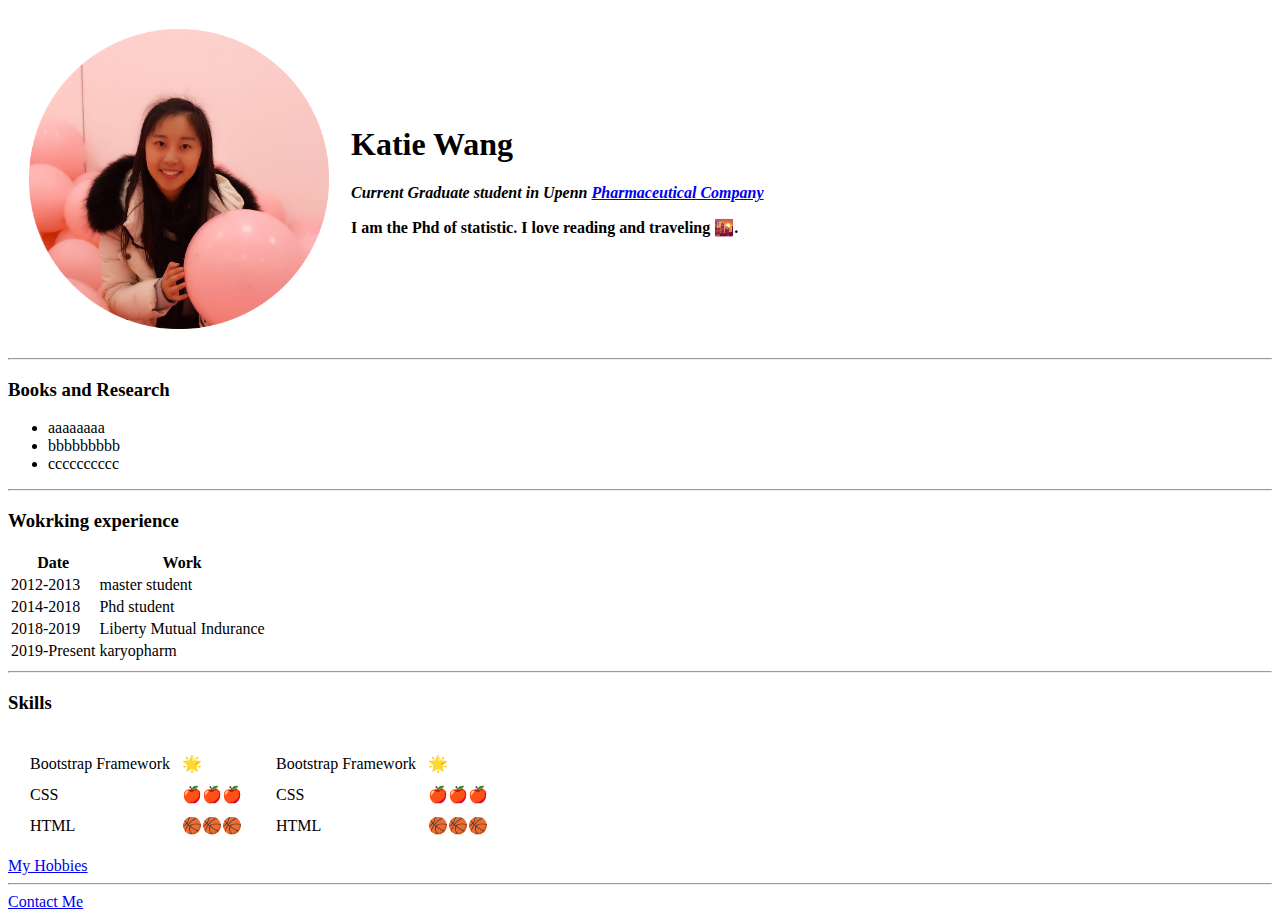
==== index.html @ e38db2fe "upload initial website" ====
<!DOCTYPE html>
<html lang="en" dir="ltr">

<head>
  <meta charset="utf-8">
  <title>Katie's Personal Website</title>
</head>

<body>
  <table cellspacing='20'>
    <tr>
      <td> <img align="top" src="images/Katie.png " alt="Katie profile picture" width = "300", height = "300"></td>
      <td>
        <h1>Katie Wang</h1>
        <p>
          <em><strong>Current Graduate student in Upenn <a href="https://www.karyopharm.com/">Pharmaceutical Company</a><strong></em>
        </p>
        <p>
          I am the Phd of statistic. I love reading and traveling &#127751.
        </p>
      </td>
    </tr>
  </table>


  <hr>
  <h3>Books and Research</h3>
  <ul>
    <li>aaaaaaaa</li>
    <li>bbbbbbbbb</li>
    <li>cccccccccc</li>
  </ul>
  <hr>
  <h3>Wokrking experience</h3>
  <table>
    <thead>
      <tr>
        <th>Date</th>
        <th>Work</th>
      </tr>
    </thead>
    <tbody>
      <tr>
        <td>2012-2013</td>
        <td>master student</td>
      </tr>
      <tr>
        <td>2014-2018</td>
        <td>Phd student</td>
      </tr>
      <tr>
        <td>2018-2019</td>
        <td>Liberty Mutual Indurance</td>
      </tr>
      <tr>
        <td>2019-Present</td>
        <td>karyopharm</td>
      </tr>
    </tbody>
    <tfoot>

    </tfoot>

  </table>
  <hr />
  <h3>Skills</h3>
  <table cellspacing = 10>
    <tr>
      <td>
        <table cellspacing = 10>
          <tr>
            <td>Bootstrap Framework </td>
            <td>&#127775</td>

          </tr>
          <tr>
            <td>CSS </td>
            <td>🍎🍎🍎</td>

          </tr>
          <tr>
            <td>HTML</td>
            <td> 🏀🏀🏀</td>

          </tr>
        </table>
      </td>
      <td>
        <table  cellspacing = 10>
          <tr>
            <td>Bootstrap Framework </td>
            <td>&#127775</td>

          </tr>
          <tr>
            <td>CSS </td>
            <td>🍎🍎🍎</td>

          </tr>
          <tr>
            <td>HTML</td>
            <td> 🏀🏀🏀</td>

          </tr>
        </table>
      </td>
    </tr>
  </table>



  <a href="hobbies.html">My Hobbies</a>
  <br>
  <hr>
  <a href="contact.html">Contact Me</a>


</body>

</html>
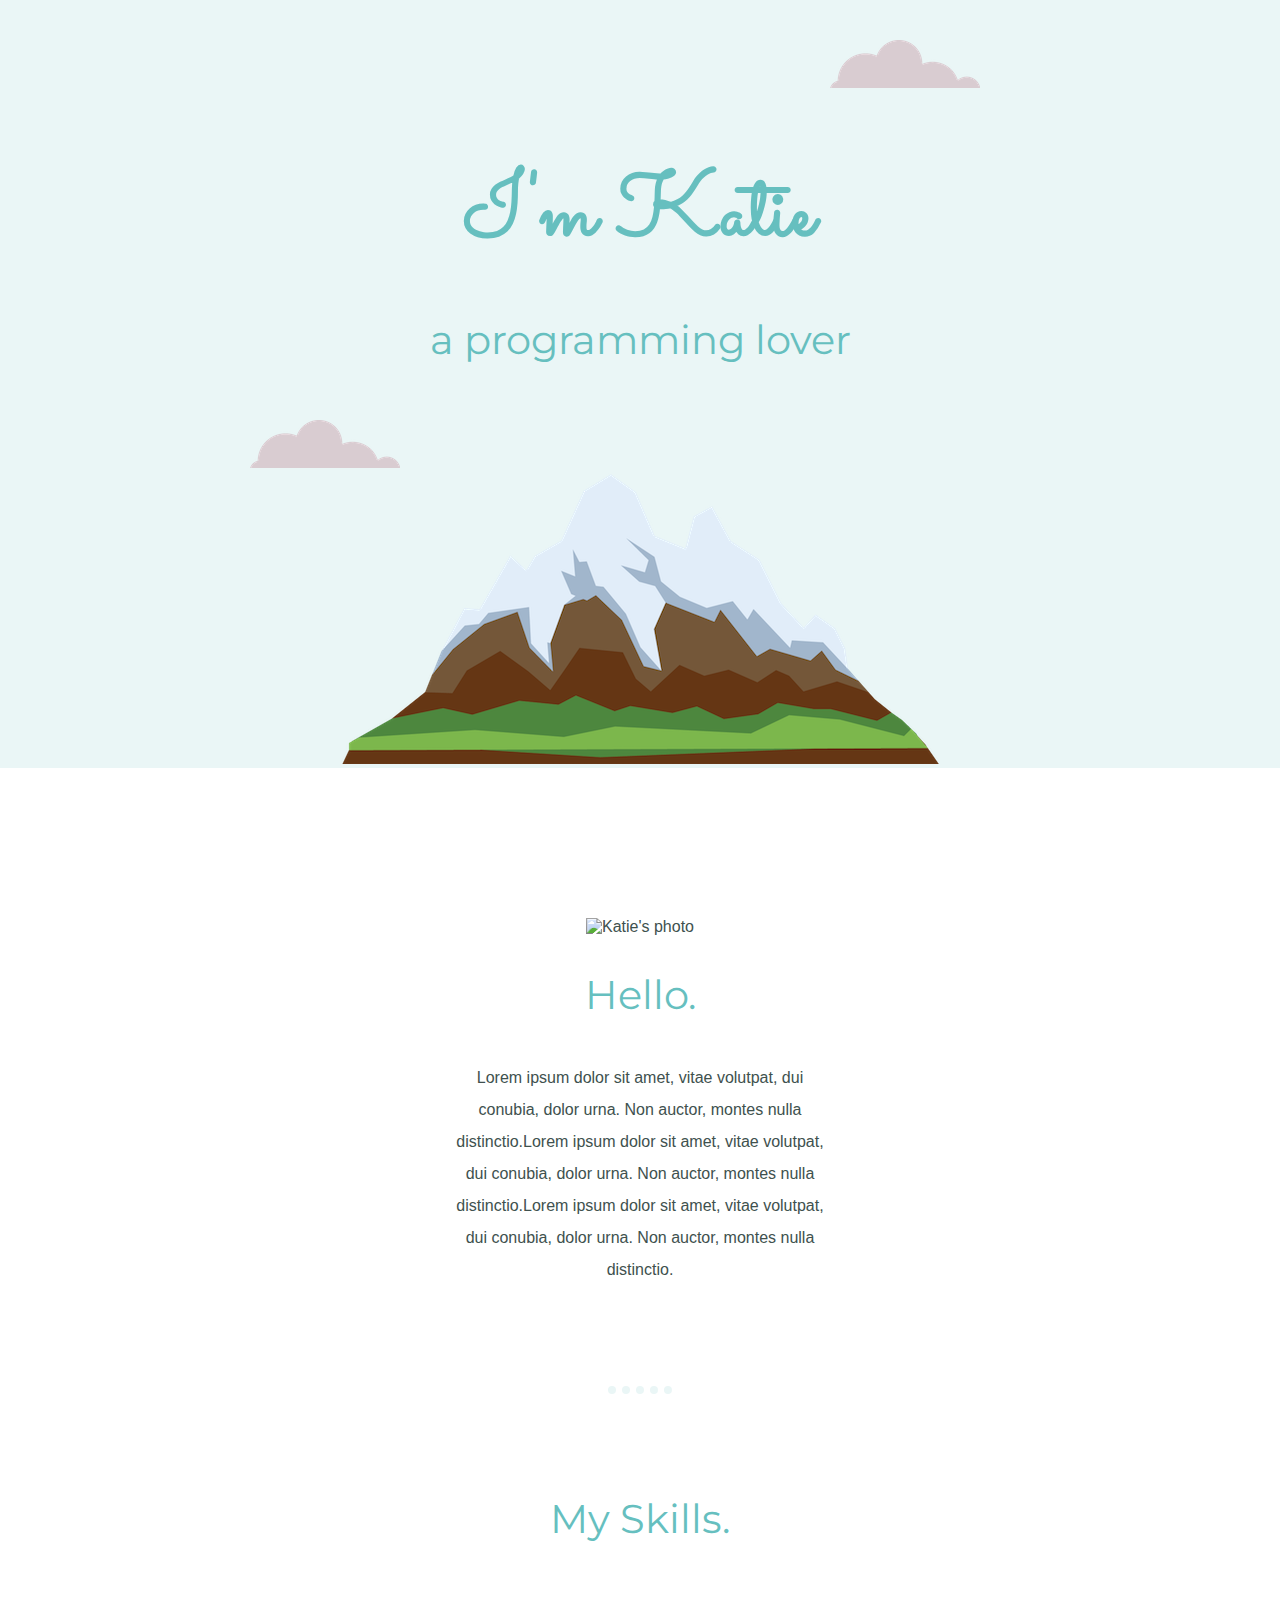
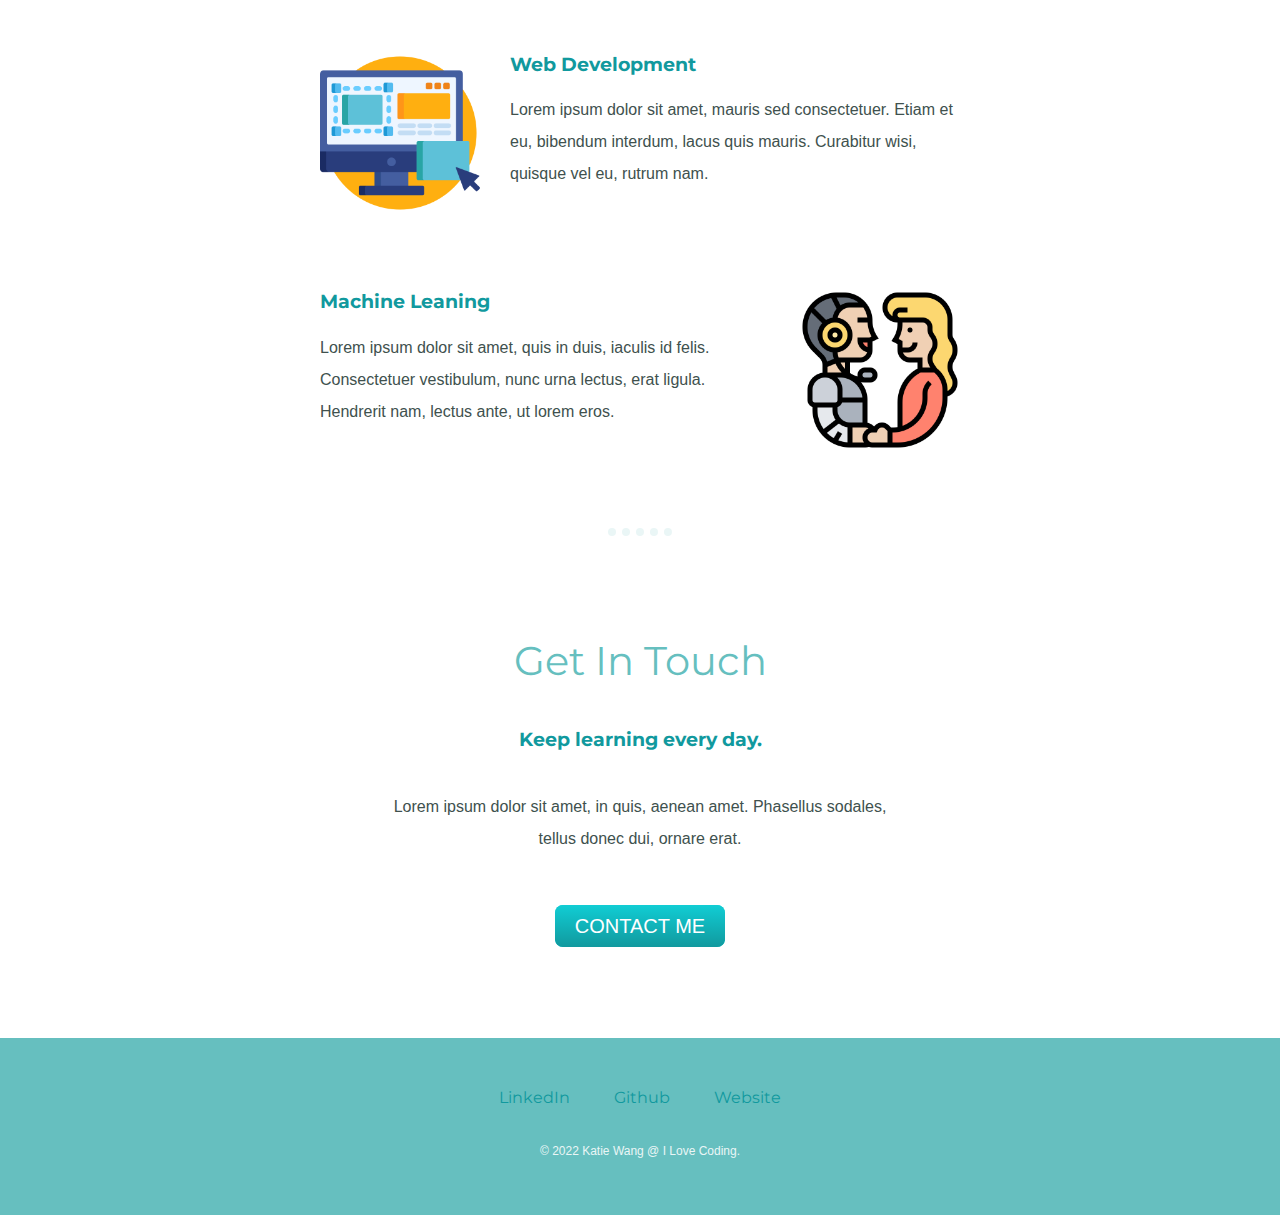
==== commit e9f33821: "update-stage1" ====
--- a/index.html
+++ b/index.html
@@ -3,116 +3,59 @@
 
 <head>
   <meta charset="utf-8">
-  <title>Katie's Personal Website</title>
+  <title>Katie Wang</title>
+  <link rel="stylesheet" type=text/css href="css/styles.css">
+  <link rel="icon" href="images/favicon.ico">
+  <link rel="preconnect" href="https://fonts.googleapis.com">
+  <link rel="preconnect" href="https://fonts.gstatic.com" crossorigin>
+  <link href="https://fonts.googleapis.com/css2?family=Merriweather+Sans&family=Montserrat&family=Sacramento&display=swap" rel="stylesheet">
 </head>
 
 <body>
-  <table cellspacing='20'>
-    <tr>
-      <td> <img align="top" src="images/Katie.png " alt="Katie profile picture" width = "300", height = "300"></td>
-      <td>
-        <h1>Katie Wang</h1>
-        <p>
-          <em><strong>Current Graduate student in Upenn <a href="https://www.karyopharm.com/">Pharmaceutical Company</a><strong></em>
-        </p>
-        <p>
-          I am the Phd of statistic. I love reading and traveling &#127751.
-        </p>
-      </td>
-    </tr>
-  </table>
+  <div class="top_container">
+    <img class="top-cloud" src="images/cloud.png" alt="cloud-img">
+    <h1>I'm Katie</h1>
+    <h2>a programming lover</h2>
+    <img class="bottom-cloud" src="images/cloud.png" alt="cloud-img">
+    <img src="images/mountain.png" alt="mountain-img">
+  </div>
+  <div class="middle-container">
+    <div class="profile">
+      <img class = "myPhoto" width=200px height=200px src="images/katie.png" alt="Katie's photo">
+      <h2>Hello.</h2>
+      <p class = "self-describ">Lorem ipsum dolor sit amet, vitae volutpat, dui conubia, dolor urna. Non auctor, montes nulla distinctio.Lorem ipsum dolor sit amet, vitae volutpat, dui conubia, dolor urna. Non auctor, montes nulla distinctio.Lorem ipsum dolor sit amet, vitae volutpat, dui conubia, dolor urna. Non auctor, montes nulla distinctio.</p>
+    </div>
+    <hr>
+    <div class="skills">
+      <h2>My Skills.</h2>
+      <div class="skill-row">
+        <img class="web"  src="images/ux.png" alt="">
+        <h3>Web Development</h3>
+        <p class="web-describ">Lorem ipsum dolor sit amet, mauris sed consectetuer. Etiam et eu, bibendum interdum, lacus quis mauris. Curabitur wisi, quisque vel eu, rutrum nam.</p>
+      </div>
+      <div class="skill-row">
+        <img class="ml"  src="images/artificial-intelligence.png" alt="ML photo">
+        <h3>Machine Leaning</h3>
+        <p class="ml-describ">Lorem ipsum dolor sit amet, quis in duis, iaculis id felis. Consectetuer vestibulum, nunc urna lectus, erat ligula. Hendrerit nam, lectus ante, ut lorem eros.</p>
+      </div>
+
+    </div>
+    <hr>
+    <div class="contact-me">
+      <h2>Get In Touch</h2>
+      <h3>Keep learning every day.</h3>
+      <p class = "bottom-words">Lorem ipsum dolor sit amet, in quis, aenean amet. Phasellus sodales, tellus donec dui, ornare erat.</p>
+      <a class="btn" href="mailto:katiewang798@gmail.com">CONTACT ME</a>
+    </div>
+  </div>
 
 
-  <hr>
-  <h3>Books and Research</h3>
-  <ul>
-    <li>aaaaaaaa</li>
-    <li>bbbbbbbbb</li>
-    <li>cccccccccc</li>
-  </ul>
-  <hr>
-  <h3>Wokrking experience</h3>
-  <table>
-    <thead>
-      <tr>
-        <th>Date</th>
-        <th>Work</th>
-      </tr>
-    </thead>
-    <tbody>
-      <tr>
-        <td>2012-2013</td>
-        <td>master student</td>
-      </tr>
-      <tr>
-        <td>2014-2018</td>
-        <td>Phd student</td>
-      </tr>
-      <tr>
-        <td>2018-2019</td>
-        <td>Liberty Mutual Indurance</td>
-      </tr>
-      <tr>
-        <td>2019-Present</td>
-        <td>karyopharm</td>
-      </tr>
-    </tbody>
-    <tfoot>
-
-    </tfoot>
-
-  </table>
-  <hr />
-  <h3>Skills</h3>
-  <table cellspacing = 10>
-    <tr>
-      <td>
-        <table cellspacing = 10>
-          <tr>
-            <td>Bootstrap Framework </td>
-            <td>&#127775</td>
-
-          </tr>
-          <tr>
-            <td>CSS </td>
-            <td>🍎🍎🍎</td>
-
-          </tr>
-          <tr>
-            <td>HTML</td>
-            <td> 🏀🏀🏀</td>
-
-          </tr>
-        </table>
-      </td>
-      <td>
-        <table  cellspacing = 10>
-          <tr>
-            <td>Bootstrap Framework </td>
-            <td>&#127775</td>
-
-          </tr>
-          <tr>
-            <td>CSS </td>
-            <td>🍎🍎🍎</td>
-
-          </tr>
-          <tr>
-            <td>HTML</td>
-            <td> 🏀🏀🏀</td>
-
-          </tr>
-        </table>
-      </td>
-    </tr>
-  </table>
-
-
-
-  <a href="hobbies.html">My Hobbies</a>
-  <br>
-  <hr>
-  <a href="contact.html">Contact Me</a>
+  <div class="bottom-container">
+    <a class="footer-link" href="https://www.linkedin.com/in/katie-yuxuan-wang/">LinkedIn</a>
+    <a class="footer-link" href="https://github.com/Katie7777?tab=repositories">Github</a>
+    <a class="footer-link" href="https://katie7777.github.io/Personal_Website/">Website</a>
+    <p class = "copy-color">© 2022 Katie Wang @ I Love Coding.</p>
+  </div>
 
 
 </body>
--- a/css/styles.css
+++ b/css/styles.css
@@ -0,0 +1,160 @@
+body {
+  color:#40514E;
+  margin: 0;
+  text-align: center;
+  font-family: "Merriweather", sans-serif;
+
+}
+
+h1 {
+  font-size: 5.625rem;
+  margin: 50px auto 0 auto;
+  font-family: 'Sacramento', cursive;
+  color: #66BFBF;
+
+
+}
+
+h2 {
+  font-family: 'Montserrat', sans-serif;
+  font-size: 2.5rem;
+  color: #66BFBF;
+  font-weight: normal;
+  padding-bottom: 10px;
+}
+
+h3 {
+  font-family: 'Montserrat', sans-serif;
+  color: #11999E;
+}
+p{
+    line-height: 2;
+}
+
+.top_container {
+  background-color: #EAF6F6;
+  position: relative;
+  padding-top: 100px;
+}
+
+.middle-container {
+  margin:100px 0;
+}
+
+.bottom-container {
+margin-top: 100px;
+background-color: #66BFBF;
+padding-top:50px;
+padding-bottom: 20px;
+
+
+}
+
+.top-cloud {
+  position: absolute;
+  right: 300px;
+  top: 40px;
+}
+
+.bottom-cloud {
+  position: absolute;
+  left: 250px;
+  bottom: 300px;
+}
+.footer-link{
+
+}
+
+.skill-row{
+  width:50%;
+  margin:100px auto;
+  text-align: left;
+
+}
+
+.web{
+  width:25%;
+  float:left;
+  margin-right:30px;
+}
+.ml{
+  width:25%;
+  float:right;
+  margin-left:30px;
+}
+
+.myPhoto{
+  margin-top: 50px;
+}
+.self-describ{
+  width:30%;
+  margin-left: auto;
+  margin-right: auto;
+  margin-bottom: 100px;
+  color: #40514E;
+}
+
+hr{
+  border-style: none;
+  border-top-style: dotted;
+  border-color:#EAF6F6;
+  border-width:8px;
+  width:5%;
+  margin-bottom: 100px;
+  margin-top: 100px;
+
+}
+
+.bottom-words{
+  width:40%;
+  margin-top:40px;
+  margin-bottom: 60px;
+  margin-left: auto;
+  margin-right: auto;
+  color: #40514E;
+}
+
+.btn {
+  background: #11cdd4;
+  background-image: -webkit-linear-gradient(top, #11cdd4, #11999e);
+  background-image: -moz-linear-gradient(top, #11cdd4, #11999e);
+  background-image: -ms-linear-gradient(top, #11cdd4, #11999e);
+  background-image: -o-linear-gradient(top, #11cdd4, #11999e);
+  background-image: linear-gradient(to bottom, #11cdd4, #11999e);
+  -webkit-border-radius: 8;
+  -moz-border-radius: 8;
+  border-radius: 8px;
+  font-family: "Merriweather", sans-serif;;
+  color: #ffffff;
+  font-size: 20px;
+  padding: 10px 20px 10px 20px;
+  text-decoration: none;
+}
+
+.btn:hover {
+  background: #30e3cb;
+  background-image: -webkit-linear-gradient(top, #30e3cb, #2bc4ad);
+  background-image: -moz-linear-gradient(top, #30e3cb, #2bc4ad);
+  background-image: -ms-linear-gradient(top, #30e3cb, #2bc4ad);
+  background-image: -o-linear-gradient(top, #30e3cb, #2bc4ad);
+  background-image: linear-gradient(to bottom, #30e3cb, #2bc4ad);
+  text-decoration: none;
+}
+
+a{
+  color: #11999E;
+  font-family: 'Montserrat', sans-serif;
+  margin: 10px 20px;
+  text-decoration: none;
+}
+
+a:hover {
+  color: #EAF6F6;
+
+}
+
+.copy-color{
+  color: #EAF6F6;
+  font-size: 0.75rem;
+  padding: 20px 0;
+}
